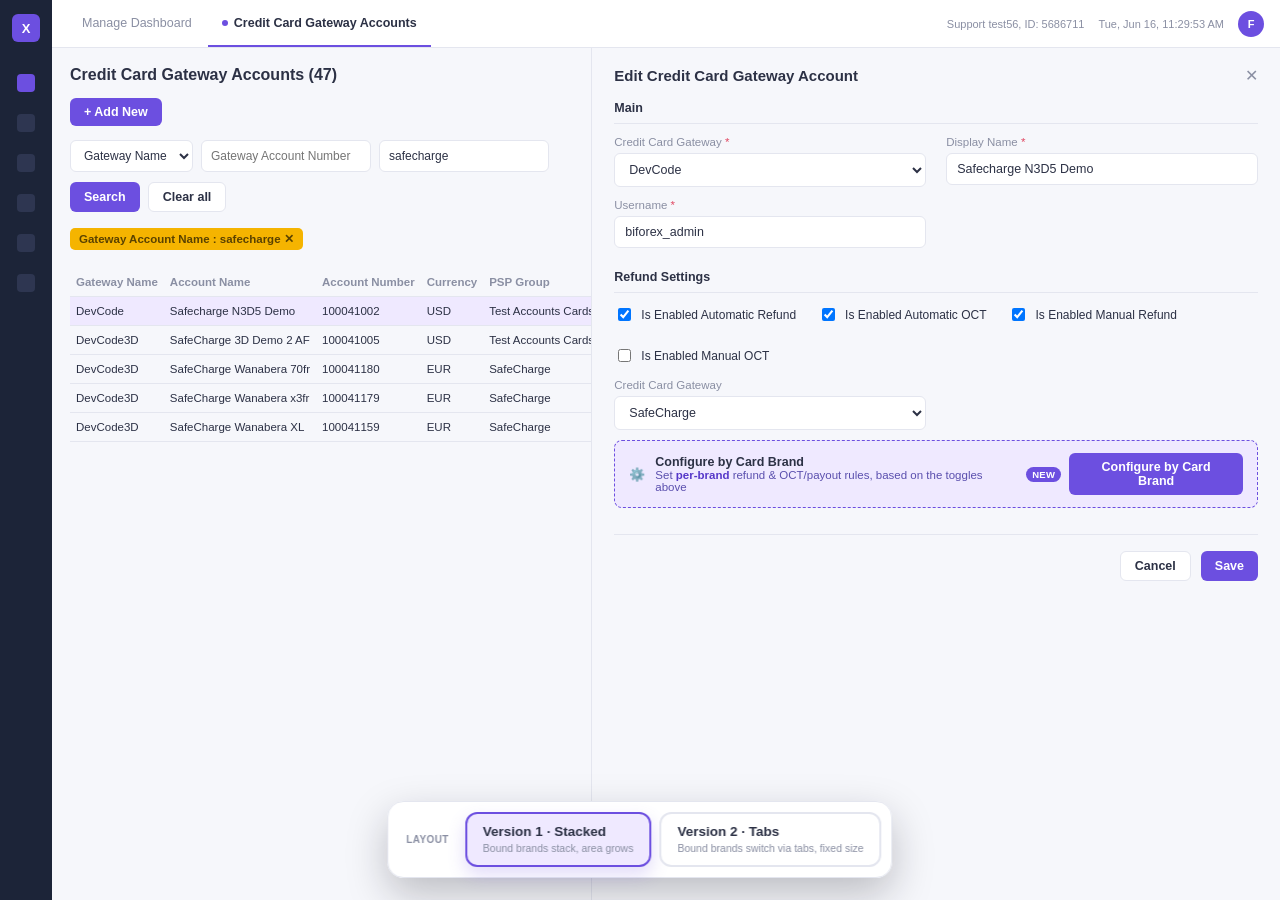
==== compare.html @ ca285283 "Rework card brand config as inline dropdown binding, add tabs layout variant Configure by Card Brand" ====
<!DOCTYPE html>
<html lang="en">
<head>
<meta charset="UTF-8">
<title>Compare Card Brand Config Mockups</title>
<style>
  :root{
    --navy:#1c2438;--purple:#6c4fe0;--purple-dark:#5638c9;--purple-light:#efe9ff;
    --border:#e4e6ef;--text:#2c3145;--text-mute:#8a8fa3;--bg:#f6f7fb;
  }
  *{box-sizing:border-box;}
  body{
    margin:0;font-family:-apple-system,BlinkMacSystemFont,"Segoe UI",Roboto,Helvetica,Arial,sans-serif;
    background:var(--bg);color:var(--text);height:100vh;overflow:hidden;position:relative;
  }
  .frame-wrap{position:absolute;inset:0;background:#dfe1ea;}
  iframe{width:100%;height:100%;border:none;display:block;}

  /* Floats on top of the app preview instead of pushing it down */
  .switcher{
    position:fixed;left:50%;bottom:22px;transform:translateX(-50%);
    z-index:1000;display:flex;align-items:center;gap:12px;
    background:rgba(255,255,255,.98);border:1px solid var(--border);border-radius:16px;
    padding:10px;box-shadow:0 16px 40px rgba(20,20,30,.25);
    backdrop-filter:blur(6px);
  }
  .switcher-label{
    font-size:10px;font-weight:700;color:var(--text-mute);text-transform:uppercase;
    letter-spacing:.4px;padding:0 4px 0 8px;white-space:nowrap;
  }
  .btn-row{display:flex;gap:8px;}
  .opt-btn{
    border:2px solid var(--border);background:#fff;border-radius:12px;
    padding:10px 16px;text-align:left;cursor:pointer;transition:all .15s ease;
    display:flex;flex-direction:column;gap:2px;min-width:150px;
  }
  .opt-btn:hover{border-color:var(--purple);transform:translateY(-2px);box-shadow:0 8px 18px rgba(108,79,224,.16);}
  .opt-btn.active{border-color:var(--purple);background:var(--purple-light);box-shadow:0 8px 18px rgba(108,79,224,.2);}
  .opt-btn .title{font-size:13.5px;font-weight:700;color:var(--text);}
  .opt-btn .desc{font-size:10.5px;color:var(--text-mute);line-height:1.35;}
</style>
</head>
<body>

<div class="frame-wrap">
  <iframe id="preview" src="index.html"></iframe>
</div>

<div class="switcher">
  <span class="switcher-label">Layout</span>
  <div class="btn-row" id="btnRow">
    <button class="opt-btn active" data-src="index.html">
      <span class="title">Version 1 · Stacked</span>
      <span class="desc">Bound brands stack, area grows</span>
    </button>
    <button class="opt-btn" data-src="index-tabs.html">
      <span class="title">Version 2 · Tabs</span>
      <span class="desc">Bound brands switch via tabs, fixed size</span>
    </button>
  </div>
</div>

<script>
  const buttons = document.querySelectorAll('.opt-btn');
  const frame = document.getElementById('preview');
  buttons.forEach(btn => {
    btn.addEventListener('click', () => {
      buttons.forEach(b => b.classList.remove('active'));
      btn.classList.add('active');
      frame.src = btn.dataset.src;
    });
  });
</script>

</body>
</html>
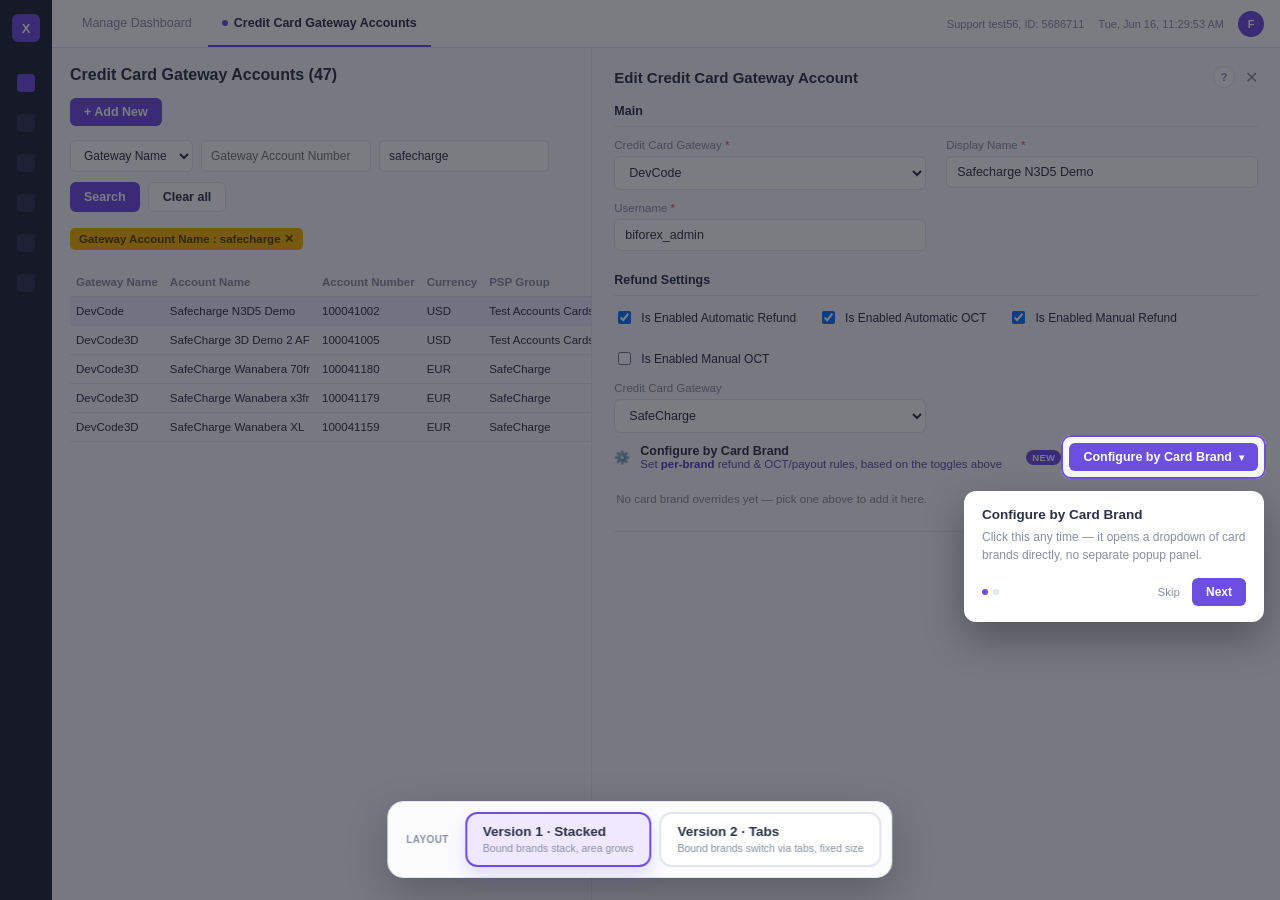
==== commit dea0b4b7: "Add cross-layout state persistence, skippable tour, and attention pulse compare.html now snapshots a" ====
--- a/compare.html
+++ b/compare.html
@@ -63,8 +63,23 @@
 <script>
   const buttons = document.querySelectorAll('.opt-btn');
   const frame = document.getElementById('preview');
+  let savedState = null;
+
+  // Reapply whatever was captured just before the switch, once the newly
+  // loaded variant's own script has run and its functions exist.
+  frame.addEventListener('load', () => {
+    if(!savedState) return;
+    try {
+      if(frame.contentWindow.applyMockupState) frame.contentWindow.applyMockupState(savedState);
+    } catch(e) { /* cross-origin or not ready — nothing to do */ }
+  });
+
   buttons.forEach(btn => {
     btn.addEventListener('click', () => {
+      if(btn.classList.contains('active')) return;
+      try {
+        if(frame.contentWindow.getMockupState) savedState = frame.contentWindow.getMockupState();
+      } catch(e) { /* ignore — first load or cross-origin */ }
       buttons.forEach(b => b.classList.remove('active'));
       btn.classList.add('active');
       frame.src = btn.dataset.src;
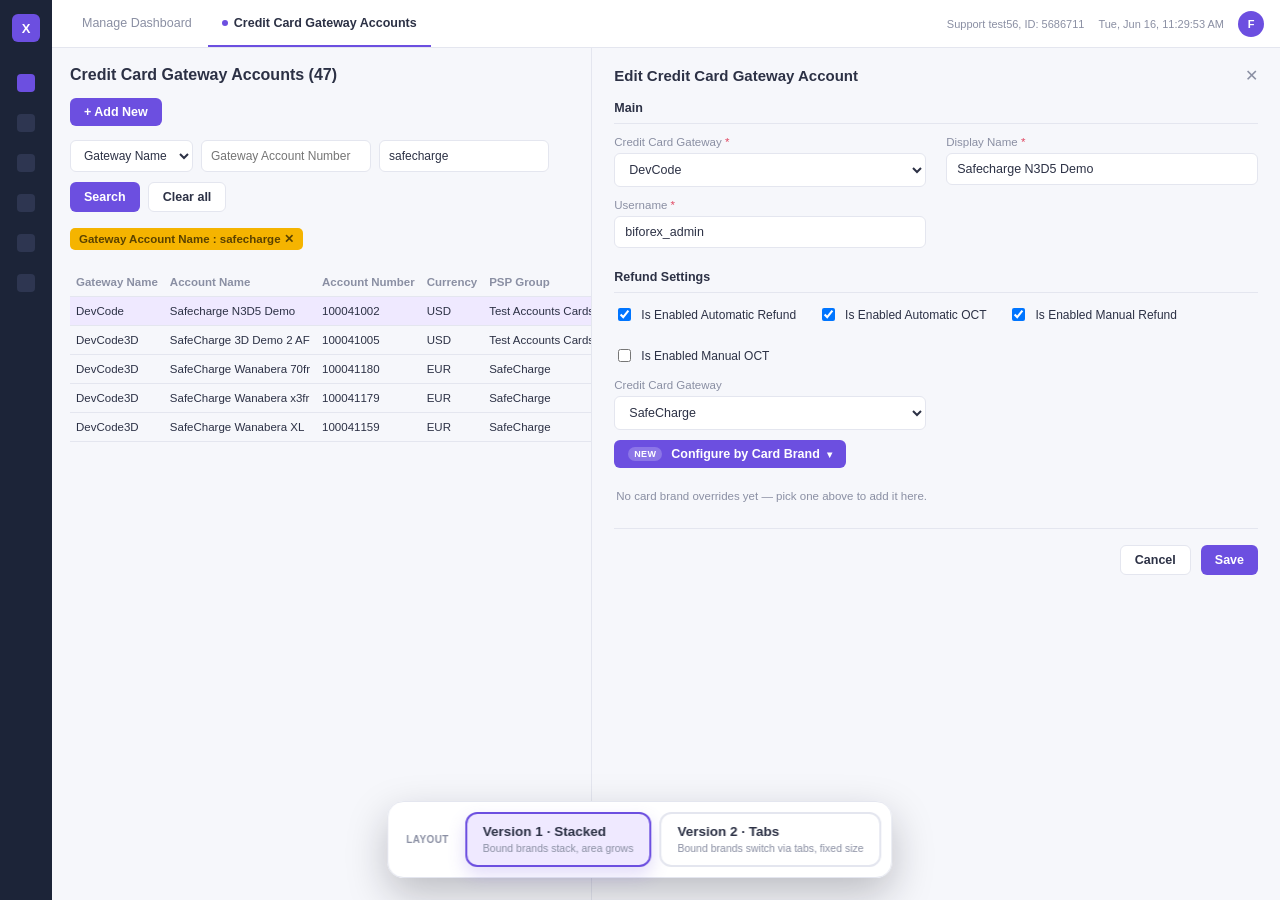
==== commit 176a8076: "Remove the tour, bounce the button on every load, isolate versions Removed the walkthrough entirely " ====
--- a/compare.html
+++ b/compare.html
@@ -63,23 +63,12 @@
 <script>
   const buttons = document.querySelectorAll('.opt-btn');
   const frame = document.getElementById('preview');
-  let savedState = null;
 
-  // Reapply whatever was captured just before the switch, once the newly
-  // loaded variant's own script has run and its functions exist.
-  frame.addEventListener('load', () => {
-    if(!savedState) return;
-    try {
-      if(frame.contentWindow.applyMockupState) frame.contentWindow.applyMockupState(savedState);
-    } catch(e) { /* cross-origin or not ready — nothing to do */ }
-  });
-
+  // Each layout variant is its own independent page — switching just loads
+  // it fresh, with nothing carried over from the other one.
   buttons.forEach(btn => {
     btn.addEventListener('click', () => {
       if(btn.classList.contains('active')) return;
-      try {
-        if(frame.contentWindow.getMockupState) savedState = frame.contentWindow.getMockupState();
-      } catch(e) { /* ignore — first load or cross-origin */ }
       buttons.forEach(b => b.classList.remove('active'));
       btn.classList.add('active');
       frame.src = btn.dataset.src;
